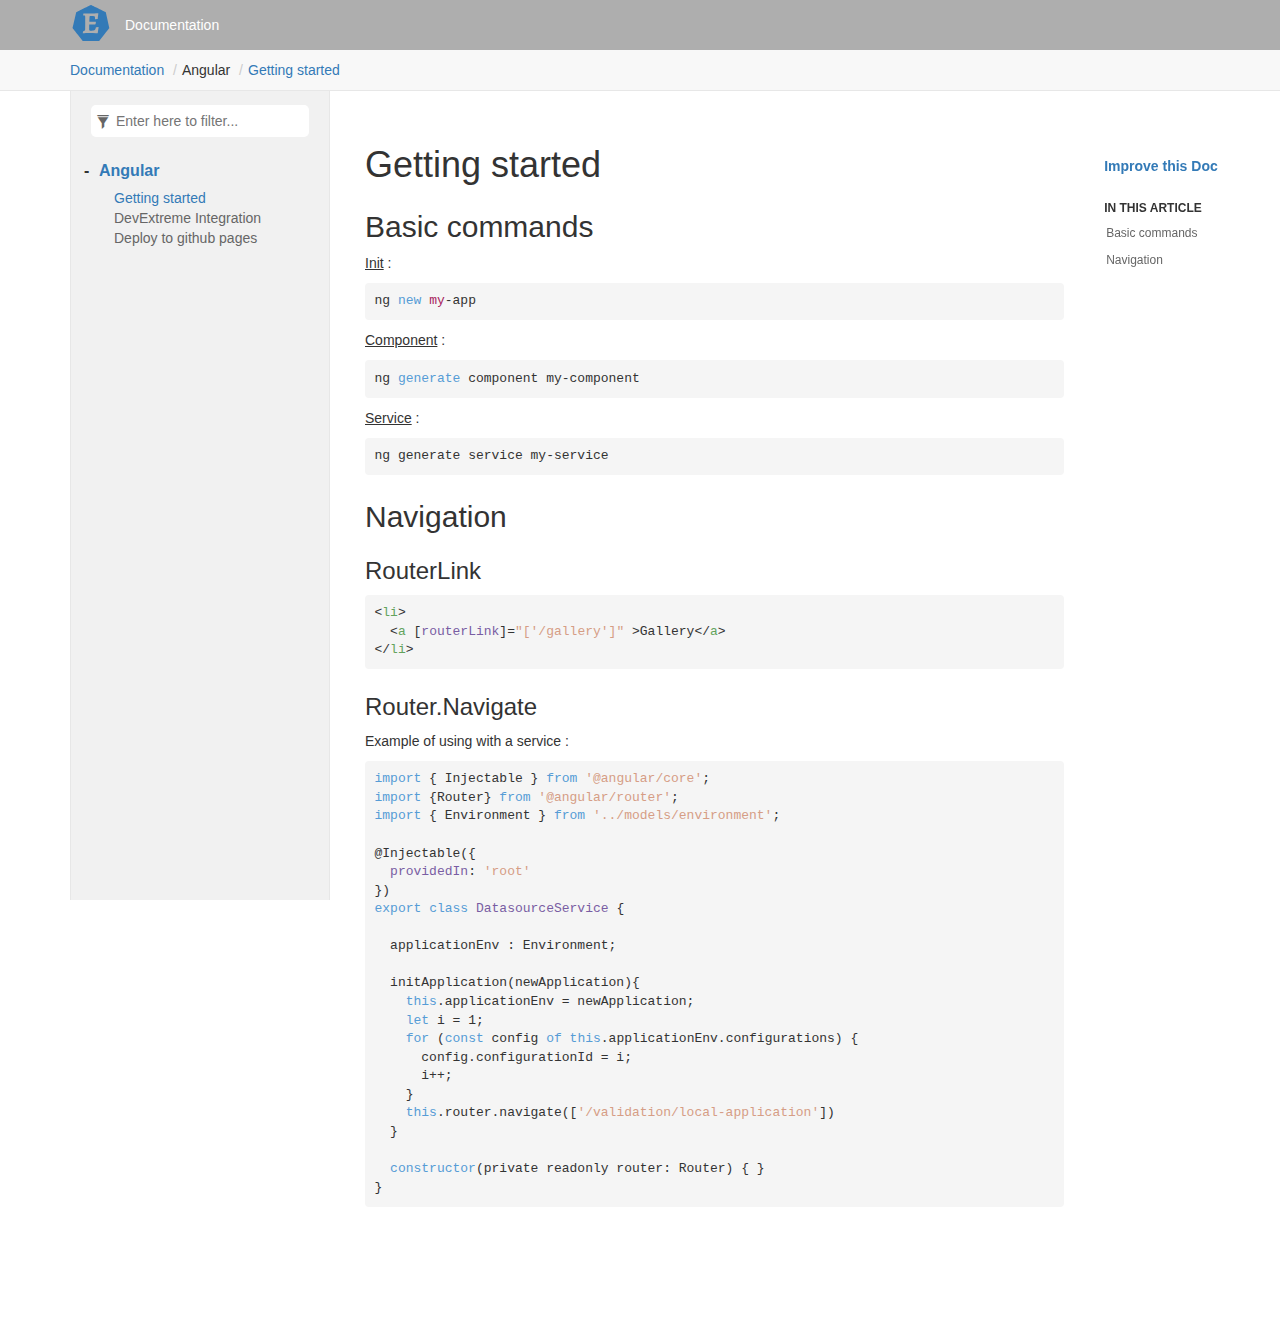
==== docs/documentation/angular-foundation.html @ 107be722 "add documentation structure" ====
﻿<!DOCTYPE html>
<!--[if IE]><![endif]-->
<html>
  
  <head>
    <meta charset="utf-8">
    <meta http-equiv="X-UA-Compatible" content="IE=edge,chrome=1">
    <title>Getting started | E Vdc Documentation </title>
    <meta name="viewport" content="width=device-width">
    <meta name="title" content="Getting started | E Vdc Documentation ">
    <meta name="generator" content="docfx 2.58.0.0">
    
    <link rel="shortcut icon" href="..//images/E.svg">
    <link rel="stylesheet" href="../styles/docfx.vendor.css">
    <link rel="stylesheet" href="../styles/docfx.css">
    <link rel="stylesheet" href="../styles/main.css">
    <meta property="docfx:navrel" content="../toc.html">
    <meta property="docfx:tocrel" content="toc.html">
    
    
    <meta property="docfx:newtab" content="true">
  </head>
  <body data-spy="scroll" data-target="#affix" data-offset="120">
    <div id="wrapper">
      <header>
        
        <nav id="autocollapse" class="navbar navbar-inverse ng-scope" role="navigation">
          <div class="container">
            <div class="navbar-header">
              <button type="button" class="navbar-toggle" data-toggle="collapse" data-target="#navbar">
                <span class="sr-only">Toggle navigation</span>
                <span class="icon-bar"></span>
                <span class="icon-bar"></span>
                <span class="icon-bar"></span>
              </button>
              
              <a class="navbar-brand" href="../index.html">
                <img id="logo" class="svg" src="../logo.svg" alt="">
              </a>
            </div>
            <div class="collapse navbar-collapse" id="navbar">
              <form class="navbar-form navbar-right" role="search" id="search">
                <div class="form-group">
                  <input type="text" class="form-control" id="search-query" placeholder="Search" autocomplete="off">
                </div>
              </form>
            </div>
          </div>
        </nav>
        
        <div class="subnav navbar navbar-default">
          <div class="container hide-when-search" id="breadcrumb">
            <ul class="breadcrumb">
              <li></li>
            </ul>
          </div>
        </div>
      </header>
      <div role="main" class="container body-content hide-when-search">
        
        <div class="sidenav hide-when-search">
          <a class="btn toc-toggle collapse" data-toggle="collapse" href="#sidetoggle" aria-expanded="false" aria-controls="sidetoggle">Show / Hide Table of Contents</a>
          <div class="sidetoggle collapse" id="sidetoggle">
            <div id="sidetoc"></div>
          </div>
        </div>
        <div class="article row grid-right">
          <div class="col-md-10">
            <article class="content wrap" id="_content" data-uid="">
<h1 id="getting-started">Getting started</h1>

<h2 id="basic-commands">Basic commands</h2>
<p><u>Init</u> :</p>
<pre><code>ng new my-app
</code></pre><p><u>Component</u> :</p>
<pre><code>ng generate component my-component
</code></pre><p><u>Service</u> :</p>
<pre><code>ng generate service my-service
</code></pre><h2 id="navigation">Navigation</h2>
<h3 id="routerlink">RouterLink</h3>
<pre><code class="lang-html">&lt;li&gt;
  &lt;a [routerLink]=&quot;[&#39;/gallery&#39;]&quot; &gt;Gallery&lt;/a&gt;
&lt;/li&gt;
</code></pre><h3 id="routernavigate">Router.Navigate</h3>
<p>Example of using with a service :</p>
<pre><code class="lang-javascript">import { Injectable } from &#39;@angular/core&#39;;
import {Router} from &#39;@angular/router&#39;;
import { Environment } from &#39;../models/environment&#39;;

@Injectable({
  providedIn: &#39;root&#39;
})
export class DatasourceService {

  applicationEnv : Environment;

  initApplication(newApplication){
    this.applicationEnv = newApplication;
    let i = 1;
    for (const config of this.applicationEnv.configurations) {
      config.configurationId = i;
      i++;
    }
    this.router.navigate([&#39;/validation/local-application&#39;])
  }

  constructor(private readonly router: Router) { }
}
</code></pre></article>
          </div>
          
          <div class="hidden-sm col-md-2" role="complementary">
            <div class="sideaffix">
              <div class="contribution">
                <ul class="nav">
                  <li>
                    <a href="https://github.com/emmavdc/e-vdc-documentation/blob/main/EVdcDocumentation/EVdcDocumentation/documentation/angular-foundation.md/#L1" class="contribution-link">Improve this Doc</a>
                  </li>
                </ul>
              </div>
              <nav class="bs-docs-sidebar hidden-print hidden-xs hidden-sm affix" id="affix">
                <h5>In This Article</h5>
                <div></div>
              </nav>
            </div>
          </div>
        </div>
      </div>
      
      <footer>
        <div class="grad-bottom"></div>
        <div class="footer">
          <div class="container">
            <span class="pull-right">
              <a href="#top">Back to top</a>
            </span>
            Copyright © 2021 Vandecasteele Emma
            
          </div>
        </div>
      </footer>
    </div>
    
    <script type="text/javascript" src="../styles/docfx.vendor.js"></script>
    <script type="text/javascript" src="../styles/docfx.js"></script>
    <script type="text/javascript" src="../styles/main.js"></script>
  </body>
</html>
---- docs/styles/docfx.css ----
/* Copyright (c) Microsoft Corporation. All Rights Reserved. Licensed under the MIT License. See License.txt in the project root for license information. */
html,
body {
  font-family: 'Segoe UI', Tahoma, Helvetica, sans-serif;
  height: 100%;
}
button,
a {
  color: #337ab7;
  cursor: pointer;
}
button:hover,
button:focus,
a:hover,
a:focus {
  color: #23527c;
  text-decoration: none;
}
a.disable,
a.disable:hover {
  text-decoration: none;
  cursor: default;
  color: #000000;
}

h1, h2, h3, h4, h5, h6, .text-break {
    word-wrap: break-word;
    word-break: break-word;
}

h1 mark,
h2 mark,
h3 mark,
h4 mark,
h5 mark,
h6 mark {
  padding: 0;
}

.inheritance .level0:before,
.inheritance .level1:before,
.inheritance .level2:before,
.inheritance .level3:before,
.inheritance .level4:before,
.inheritance .level5:before,
.inheritance .level6:before,
.inheritance .level7:before,
.inheritance .level8:before,
.inheritance .level9:before {
    content: '↳';
    margin-right: 5px;
}

.inheritance .level0 {
    margin-left: 0em;
}

.inheritance .level1 {
    margin-left: 1em;
}

.inheritance .level2 {
    margin-left: 2em;
}

.inheritance .level3 {
    margin-left: 3em;
}

.inheritance .level4 {
    margin-left: 4em;
}

.inheritance .level5 {
    margin-left: 5em;
}

.inheritance .level6 {
    margin-left: 6em;
}

.inheritance .level7 {
    margin-left: 7em;
}

.inheritance .level8 {
    margin-left: 8em;
}

.inheritance .level9 {
    margin-left: 9em;
}

.level0.summary {
  margin: 2em 0 2em 0;
}

.level1.summary {
  margin: 1em 0 1em 0;
}

span.parametername,
span.paramref,
span.typeparamref {
    font-style: italic;
}
span.languagekeyword{
    font-weight: bold;
}

svg:hover path {
    fill: #ffffff;
}

.hljs {
  display: inline;
  background-color: inherit;
  padding: 0;
}
/* additional spacing fixes */
.btn + .btn {
  margin-left: 10px;
}
.btn.pull-right {
  margin-left: 10px;
  margin-top: 5px;
}
.table {
  margin-bottom: 10px;
}
table p {
  margin-bottom: 0;
}
table a {
  display: inline-block;
}

/* Make hidden attribute compatible with old browser.*/
[hidden] {
  display: none !important;
}

h1,
.h1,
h2,
.h2,
h3,
.h3 {
  margin-top: 15px;
  margin-bottom: 10px;
  font-weight: 400;
}
h4,
.h4,
h5,
.h5,
h6,
.h6 {
  margin-top: 10px;
  margin-bottom: 5px;
}
.navbar {
  margin-bottom: 0;
}
#wrapper {
  min-height: 100%;
  position: relative;
}
/* blends header footer and content together with gradient effect */
.grad-top {
  /* For Safari 5.1 to 6.0 */
  /* For Opera 11.1 to 12.0 */
  /* For Firefox 3.6 to 15 */
  background: linear-gradient(rgba(0, 0, 0, 0.05), rgba(0, 0, 0, 0));
  /* Standard syntax */
  height: 5px;
}
.grad-bottom {
  /* For Safari 5.1 to 6.0 */
  /* For Opera 11.1 to 12.0 */
  /* For Firefox 3.6 to 15 */
  background: linear-gradient(rgba(0, 0, 0, 0), rgba(0, 0, 0, 0.05));
  /* Standard syntax */
  height: 5px;
}
.divider {
  margin: 0 5px;
  color: #cccccc;
}
hr {
  border-color: #cccccc;
}
header {
  position: fixed;
  top: 0;
  left: 0;
  right: 0;
  z-index: 1000;
}
header .navbar {
  border-width: 0 0 1px;
  border-radius: 0;
}
.navbar-brand {
  font-size: inherit;
  padding: 0;
}
.navbar-collapse {
  margin: 0 -15px;
}
.subnav {
  min-height: 40px;
}

.inheritance h5, .inheritedMembers h5{
  padding-bottom: 5px;
  border-bottom: 1px solid #ccc;
}

article h1, article h2, article h3, article h4{
  margin-top: 25px;
}

article h4{
  border: 0;
  font-weight: bold;
  margin-top: 2em;
}

article span.small.pull-right{
  margin-top: 20px;
}

article section {
  margin-left: 1em;
}

/*.expand-all {
  padding: 10px 0;
}*/
.breadcrumb {
  margin: 0;
  padding: 10px 0;
  background-color: inherit;
  white-space: nowrap;
}
.breadcrumb > li + li:before {
  content: "\00a0/";
}
#autocollapse.collapsed .navbar-header {
  float: none;
}
#autocollapse.collapsed .navbar-toggle {
  display: block;
}
#autocollapse.collapsed .navbar-collapse {
  border-top: 1px solid transparent;
  box-shadow: inset 0 1px 0 rgba(255, 255, 255, 0.1);
}
#autocollapse.collapsed .navbar-collapse.collapse {
  display: none !important;
}
#autocollapse.collapsed .navbar-nav {
  float: none !important;
  margin: 7.5px -15px;
}
#autocollapse.collapsed .navbar-nav > li {
  float: none;
}
#autocollapse.collapsed .navbar-nav > li > a {
  padding-top: 10px;
  padding-bottom: 10px;
}
#autocollapse.collapsed .collapse.in,
#autocollapse.collapsed .collapsing {
  display: block !important;
}
#autocollapse.collapsed .collapse.in .navbar-right,
#autocollapse.collapsed .collapsing .navbar-right {
  float: none !important;
}
#autocollapse .form-group {
  width: 100%;
}
#autocollapse .form-control {
  width: 100%;
}
#autocollapse .navbar-header {
  margin-left: 0;
  margin-right: 0;
}
#autocollapse .navbar-brand {
  margin-left: 0;
}
.collapse.in,
.collapsing {
  text-align: center;
}
.collapsing .navbar-form {
  margin: 0 auto;
  max-width: 400px;
  padding: 10px 15px;
  box-shadow: inset 0 1px 0 rgba(255, 255, 255, 0.1), 0 1px 0 rgba(255, 255, 255, 0.1);
}
.collapsed .collapse.in .navbar-form {
  margin: 0 auto;
  max-width: 400px;
  padding: 10px 15px;
  box-shadow: inset 0 1px 0 rgba(255, 255, 255, 0.1), 0 1px 0 rgba(255, 255, 255, 0.1);
}
.navbar .navbar-nav {
  display: inline-block;
}
.docs-search {
  background: white;
  vertical-align: middle;
}
.docs-search > .search-query {
  font-size: 14px;
  border: 0;
  width: 120%;
  color: #555;
}
.docs-search > .search-query:focus {
  outline: 0;
}
.search-results-frame {
  clear: both;
  display: table;
  width: 100%;
}
.search-results.ng-hide {
  display: none;
}
.search-results-container {
  padding-bottom: 1em;
  border-top: 1px solid #111;
  background: rgba(25, 25, 25, 0.5);
}
.search-results-container .search-results-group {
  padding-top: 50px !important;
  padding: 10px;
}
.search-results-group-heading {
  font-family: "Open Sans";
  padding-left: 10px;
  color: white;
}
.search-close {
  position: absolute;
  left: 50%;
  margin-left: -100px;
  color: white;
  text-align: center;
  padding: 5px;
  background: #333;
  border-top-right-radius: 5px;
  border-top-left-radius: 5px;
  width: 200px;
  box-shadow: 0 0 10px #111;
}
#search {
  display: none;
}

/* Search results display*/
#search-results {
  max-width: 960px !important;
  margin-top: 120px;
  margin-bottom: 115px;
  margin-left: auto;
  margin-right: auto;
  line-height: 1.8;
  display: none;
}

#search-results>.search-list {
  text-align: center;
  font-size: 2.5rem;
  margin-bottom: 50px;
}

#search-results p {
  text-align: center;
}

#search-results p .index-loading {
  animation: index-loading 1.5s infinite linear;
  -webkit-animation: index-loading 1.5s infinite linear;
  -o-animation: index-loading 1.5s infinite linear;
  font-size: 2.5rem;
}

@keyframes index-loading {
    from { transform: scale(1) rotate(0deg);}
    to { transform: scale(1) rotate(360deg);}
}

@-webkit-keyframes index-loading {
    from { -webkit-transform: rotate(0deg);}
    to { -webkit-transform: rotate(360deg);}
}

@-o-keyframes index-loading {
    from { -o-transform: rotate(0deg);}
    to { -o-transform: rotate(360deg);}
}

#search-results .sr-items {
  font-size: 24px;
}

.sr-item {
  margin-bottom: 25px;
}

.sr-item>.item-href {
  font-size: 14px;
  color: #093;
}

.sr-item>.item-brief {
  font-size: 13px;
}

.pagination>li>a {
  color: #47A7A0
}

.pagination>.active>a {
  background-color: #47A7A0;
  border-color: #47A7A0;
}

.fixed_header {
  position: fixed;
  width: 100%;
  padding-bottom: 10px;
  padding-top: 10px;
  margin: 0px;
  top: 0;
  z-index: 9999;
  left: 0;
}

.fixed_header+.toc{
  margin-top: 50px;
  margin-left: 0;
}

.sidenav, .fixed_header, .toc  {
  background-color: #f1f1f1;
}

.sidetoc {
  position: fixed;
  width: 260px;
  top: 150px;
  bottom: 0;
  overflow-x: hidden;
  overflow-y: auto;
  background-color: #f1f1f1;
  border-left: 1px solid #e7e7e7;
  border-right: 1px solid #e7e7e7;
  z-index: 1;
}

.sidetoc.shiftup {
  bottom: 70px;
}

body .toc{
  background-color: #f1f1f1;
  overflow-x: hidden;
}

.sidetoggle.ng-hide {
  display: block !important;
}
.sidetoc-expand > .caret {
  margin-left: 0px;
  margin-top: -2px;
}
.sidetoc-expand > .caret-side {
  border-left: 4px solid;
  border-top: 4px solid transparent;
  border-bottom: 4px solid transparent;
  margin-left: 4px;
  margin-top: -4px;
}
.sidetoc-heading {
  font-weight: 500;
}

.toc {
  margin: 0px 0 0 10px;
  padding: 0 10px;
}
.expand-stub {
  position: absolute;
  left: -10px;
}
.toc .nav > li > a.sidetoc-expand {
  position: absolute;
  top: 0;
  left: 0;
}
.toc .nav > li > a {
  color: #666666;
  margin-left: 5px;
  display: block;
  padding: 0;
}
.toc .nav > li > a:hover,
.toc .nav > li > a:focus {
  color: #000000;
  background: none;
  text-decoration: inherit;
}
.toc .nav > li.active > a {
  color: #337ab7;
}
.toc .nav > li.active > a:hover,
.toc .nav > li.active > a:focus {
  color: #23527c;
}

.toc .nav > li> .expand-stub {
  cursor: pointer;
}

.toc .nav > li.active > .expand-stub::before,
.toc .nav > li.in > .expand-stub::before,
.toc .nav > li.in.active > .expand-stub::before,
.toc .nav > li.filtered > .expand-stub::before {
    content: "-";
}

.toc .nav > li > .expand-stub::before,
.toc .nav > li.active > .expand-stub::before {
    content: "+";
}

.toc .nav > li.filtered > ul,
.toc .nav > li.in > ul {
  display: block;
}

.toc .nav > li > ul {
  display: none;
}

.toc ul{
  font-size: 12px;
  margin: 0 0 0 3px;
}

.toc .level1 > li {
  font-weight: bold;
  margin-top: 10px;
  position: relative;
  font-size: 16px;
}
.toc .level2 {
  font-weight: normal;
  margin: 5px 0 0 15px;
  font-size: 14px;
}
.toc-toggle {
  display: none;
  margin: 0 15px 0px 15px;
}
.sidefilter {
  position: fixed;
  top: 90px;
  width: 260px;
  background-color: #f1f1f1;
  padding: 15px;
  border-left: 1px solid #e7e7e7;
  border-right: 1px solid #e7e7e7;
  z-index: 1;
}
.toc-filter {
  border-radius: 5px;
  background: #fff;
  color: #666666;
  padding: 5px;
  position: relative;
  margin: 0 5px 0 5px;
}
.toc-filter > input {
  border: 0;
  color: #666666;
  padding-left: 20px;
  padding-right: 20px;
  width: 100%;
}
.toc-filter > input:focus {
  outline: 0;
}
.toc-filter > .filter-icon {
  position: absolute;
  top: 10px;
  left: 5px;
}
.toc-filter > .clear-icon {
  position: absolute;
  top: 10px;
  right: 5px;
}
.article {
  margin-top: 120px;
  margin-bottom: 115px;
}

#_content>a{
  margin-top: 105px;
}

.article.grid-right {
  margin-left: 280px;
}

.inheritance hr {
  margin-top: 5px;
  margin-bottom: 5px;
}
.article img {
  max-width: 100%;
}
.sideaffix {
  margin-top: 50px;
  font-size: 12px;
  max-height: 100%;
  overflow: hidden;
  top: 100px;
  bottom: 10px;
  position: fixed;
}
.sideaffix.shiftup {
  bottom: 70px;
}
.affix {
  position: relative;
  height: 100%;
}
.sideaffix > div.contribution {
  margin-bottom: 20px;
}
.sideaffix > div.contribution > ul > li > a.contribution-link {
  padding: 6px 10px;
  font-weight: bold;
  font-size: 14px;
}
.sideaffix > div.contribution > ul > li > a.contribution-link:hover {
  background-color: #ffffff;
}
.sideaffix ul.nav > li > a:focus {
  background: none;
}
.affix h5 {
  font-weight: bold;
  text-transform: uppercase;
  padding-left: 10px;
  font-size: 12px;
}
.affix > ul.level1 {
  overflow: hidden;
  padding-bottom: 10px;
  height: calc(100% - 100px);
}
.affix ul > li > a:before {
  color: #cccccc;
  position: absolute;
}
.affix ul > li > a:hover {
  background: none;
  color: #666666;
}
.affix ul > li.active > a,
.affix ul > li.active > a:before {
  color: #337ab7;
}
.affix ul > li > a {
  padding: 5px 12px;
  color: #666666;
}
.affix > ul > li.active:last-child {
  margin-bottom: 50px;
}
.affix > ul > li > a:before {
  content: "|";
  font-size: 16px;
  top: 1px;
  left: 0;
}
.affix > ul > li.active > a,
.affix > ul > li.active > a:before {
  color: #337ab7;
  font-weight: bold;
}
.affix ul ul > li > a {
  padding: 2px 15px;
}
.affix ul ul > li > a:before {
  content: ">";
  font-size: 14px;
  top: -1px;
  left: 5px;
}
.affix ul > li > a:before,
.affix ul ul {
  display: none;
}
.affix ul > li.active > ul,
.affix ul > li.active > a:before,
.affix ul > li > a:hover:before {
  display: block;
  white-space: nowrap;
}
.codewrapper {
  position: relative;
}
.trydiv {
  height: 0px;
}
.tryspan {
  position: absolute;
  top: 0px;
  right: 0px;
  border-style: solid;
  border-radius: 0px 4px;
  box-sizing: border-box;
  border-width: 1px;
  border-color: #cccccc;
  text-align: center;
  padding: 2px 8px;
  background-color: white;
  font-size: 12px;
  cursor: pointer;
  z-index: 100;
  display: none;
  color: #767676;
}
.tryspan:hover {
  background-color: #3b8bd0;
  color: white;
  border-color: #3b8bd0;
}
.codewrapper:hover .tryspan {
  display: block;
}
.sample-response .response-content{
  max-height: 200px;
}
footer {
  position: absolute;
  left: 0;
  right: 0;
  bottom: 0;
  z-index: 1000;
}
.footer {
  border-top: 1px solid #e7e7e7;
  background-color: #f8f8f8;
  padding: 15px 0;
}
@media (min-width: 768px) {
  #sidetoggle.collapse {
    display: block;
  }
  .topnav .navbar-nav {
    float: none;
    white-space: nowrap;
  }
  .topnav .navbar-nav > li {
    float: none;
    display: inline-block;
  }
}
@media only screen and (max-width: 768px) {
  #mobile-indicator {
    display: block;
  }
  /* TOC display for responsive */
  .article {
    margin-top: 30px !important;
  }
  header {
    position: static;
  }
  .topnav {
    text-align: center;
  }
  .sidenav {
    padding: 15px 0;
    margin-left: -15px;
    margin-right: -15px;
  }
  .sidefilter {
    position: static;
    width: auto;
    float: none;
    border: none;
  }
  .sidetoc {
    position: static;
    width: auto;
    float: none;
    padding-bottom: 0px;
    border: none;
  }
  .toc .nav > li, .toc .nav > li >a {
    display: inline-block;
  }
  .toc li:after {
    margin-left: -3px;
    margin-right: 5px;
    content: ", ";
    color: #666666;
  }
  .toc .level1 > li {
    display: block;
  }
  
  .toc .level1 > li:after {
    display: none;
  }
  .article.grid-right {
    margin-left: 0;
  }
  .grad-top,
  .grad-bottom {
    display: none;
  }
  .toc-toggle {
    display: block;
  }
  .sidetoggle.ng-hide {
    display: none !important;
  }
  /*.expand-all {
    display: none;
  }*/
  .sideaffix {
    display: none;
  }
  .mobile-hide {
    display: none;
  }
  .breadcrumb {
    white-space: inherit;
  }

  /* workaround for #hashtag url is no longer needed*/
  h1:before,
  h2:before,
  h3:before,
  h4:before {
      content: '';
      display: none;
  }
}

/* For toc iframe */
@media (max-width: 260px) {
  .toc .level2 > li {
    display: block;
  }

  .toc .level2 > li:after {
    display: none;
  }
}

/* Code snippet */
code {
  color: #717374;
  background-color: #f1f2f3;
}

a code {
  color: #337ab7;
  background-color: #f1f2f3;
}

a code:hover {
  text-decoration: underline;
}

.hljs-keyword {
  color: rgb(86,156,214);
}

.hljs-string {
  color: rgb(214, 157, 133);
}

pre {
  border: 0;
}

/* For code snippet line highlight */
pre > code .line-highlight {
  background-color: #ffffcc;
}

/* Alerts */
.alert h5 {
    text-transform: uppercase;
    font-weight: bold;
    margin-top: 0;
}

.alert h5:before {
    position:relative;
    top:1px;
    display:inline-block;
    font-family:'Glyphicons Halflings';
    line-height:1;
    -webkit-font-smoothing:antialiased;
    -moz-osx-font-smoothing:grayscale;
    margin-right: 5px;
    font-weight: normal;
}

.alert-info h5:before {
    content:"\e086"
}

.alert-warning h5:before {
    content:"\e127"
}

.alert-danger h5:before {
    content:"\e107"
}

/* For Embedded Video */
div.embeddedvideo {
    padding-top: 56.25%;
    position: relative;
    width: 100%;
}

div.embeddedvideo iframe {
    position: absolute;
    top: 0;
    left: 0;
    right: 0;
    bottom: 0;
    width: 100%;
    height: 100%;
}

/* For printer */
@media print{
  .article.grid-right {
    margin-top: 0px;
    margin-left: 0px;
  }
  .sideaffix {
    display: none;
  }
  .mobile-hide {
    display: none;
  }
  .footer {
    display: none;
  }
}

/* For tabbed content */

.tabGroup {
  margin-top: 1rem; }
  .tabGroup ul[role="tablist"] {
    margin: 0;
    padding: 0;
    list-style: none; }
    .tabGroup ul[role="tablist"] > li {
      list-style: none;
      display: inline-block; }
  .tabGroup a[role="tab"] {
    color: #6e6e6e;
    box-sizing: border-box;
    display: inline-block;
    padding: 5px 7.5px;
    text-decoration: none;
    border-bottom: 2px solid #fff; }
    .tabGroup a[role="tab"]:hover, .tabGroup a[role="tab"]:focus, .tabGroup a[role="tab"][aria-selected="true"] {
      border-bottom: 2px solid #0050C5; }
    .tabGroup a[role="tab"][aria-selected="true"] {
      color: #222; }
    .tabGroup a[role="tab"]:hover, .tabGroup a[role="tab"]:focus {
      color: #0050C5; }
    .tabGroup a[role="tab"]:focus {
      outline: 1px solid #0050C5;
      outline-offset: -1px; }
  @media (min-width: 768px) {
    .tabGroup a[role="tab"] {
      padding: 5px 15px; } }
  .tabGroup section[role="tabpanel"] {
    border: 1px solid #e0e0e0;
    padding: 15px;
    margin: 0;
    overflow: hidden; }
    .tabGroup section[role="tabpanel"] > .codeHeader,
    .tabGroup section[role="tabpanel"] > pre {
      margin-left: -16px;
      margin-right: -16px; }
    .tabGroup section[role="tabpanel"] > :first-child {
      margin-top: 0; }
    .tabGroup section[role="tabpanel"] > pre:last-child {
      display: block;
      margin-bottom: -16px; }

.mainContainer[dir='rtl'] main ul[role="tablist"] {
  margin: 0; }

/* Color theme */

/* These are not important, tune down **/
.decalaration, .fieldValue, .parameters, .returns {
  color: #a2a2a2;
}

/* Major sections, increase visibility **/
#fields, #properties, #methods, #events {
    font-weight: bold;
    margin-top: 2em;
}
---- docs/styles/main.css ----
#autocollapse {
	background-color: #aeaeae;
	
	border-bottom: 1px;
}

#autocollapse a{
	color: #6b6b6b;
}

 div#navbar a.active{
	color: white;
	background-color: #aeaeae;
}
#e-vdc-documentation{
	color: #337ab7;
}
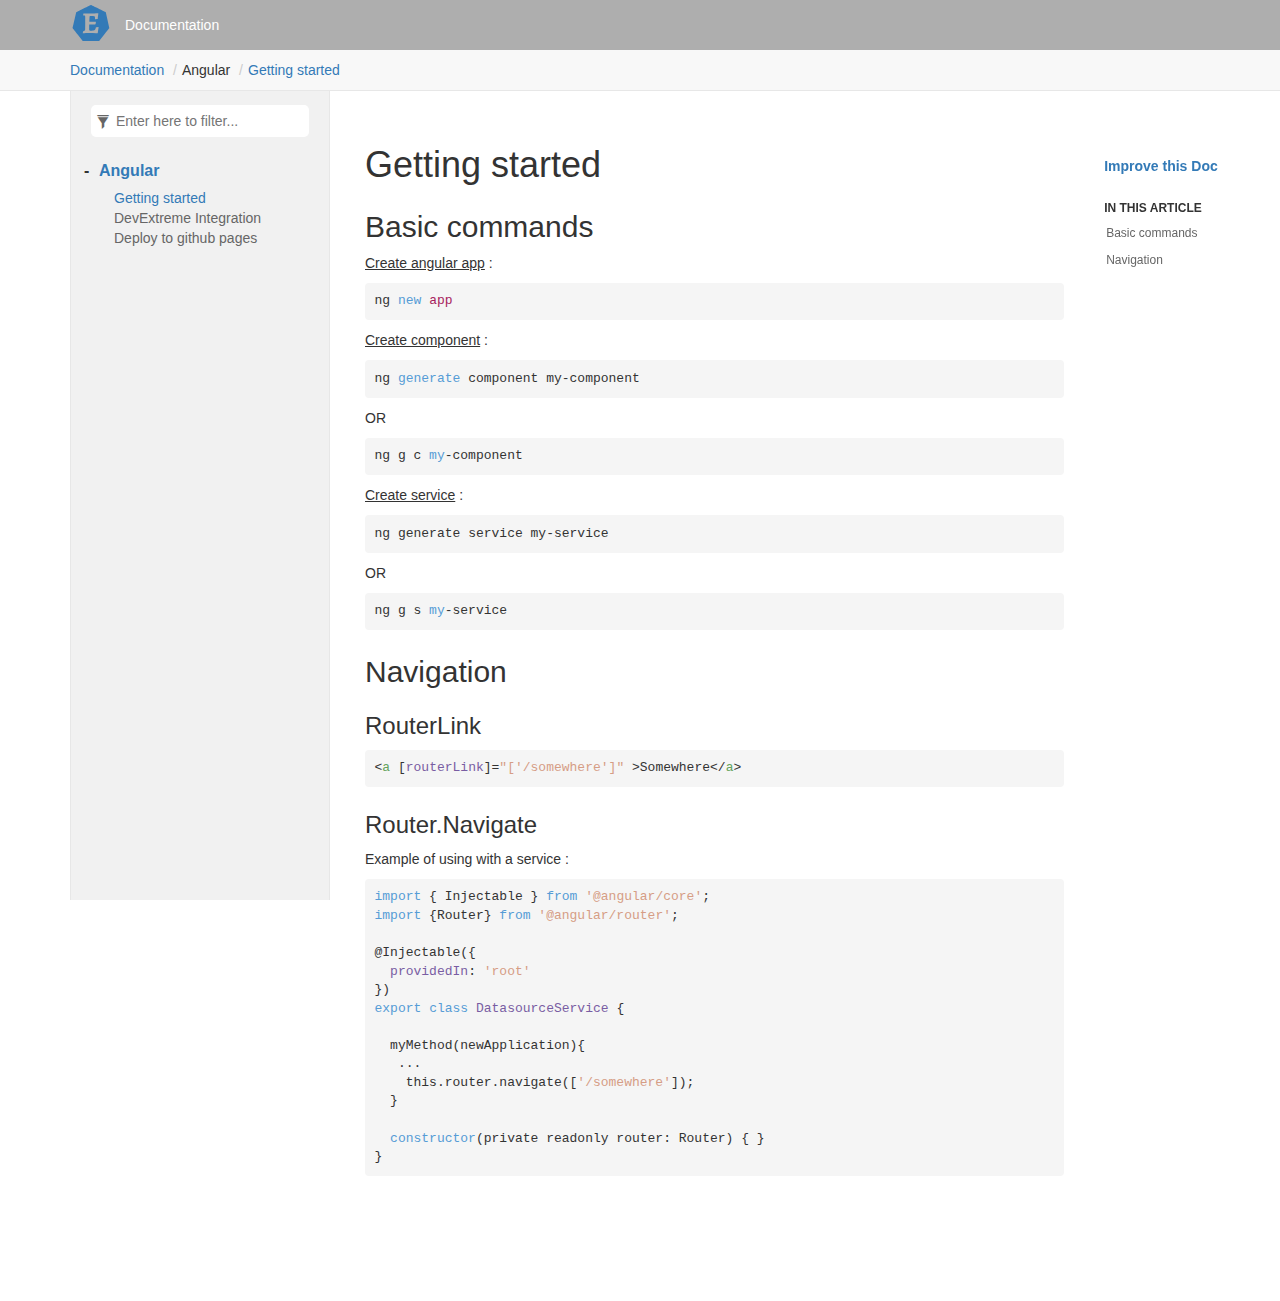
==== commit 8d2547e0: "update angular-foundation.md + README" ====
--- a/docs/documentation/angular-foundation.html
+++ b/docs/documentation/angular-foundation.html
@@ -70,38 +70,32 @@
 <h1 id="getting-started">Getting started</h1>
 
 <h2 id="basic-commands">Basic commands</h2>
-<p><u>Init</u> :</p>
-<pre><code>ng new my-app
-</code></pre><p><u>Component</u> :</p>
+<p><u>Create angular app</u> :</p>
+<pre><code>ng new app
+</code></pre><p><u>Create component</u> :</p>
 <pre><code>ng generate component my-component
-</code></pre><p><u>Service</u> :</p>
+</code></pre><p>OR</p>
+<pre><code>ng g c my-component
+</code></pre><p><u>Create service</u> :</p>
 <pre><code>ng generate service my-service
+</code></pre><p>OR</p>
+<pre><code>ng g s my-service
 </code></pre><h2 id="navigation">Navigation</h2>
 <h3 id="routerlink">RouterLink</h3>
-<pre><code class="lang-html">&lt;li&gt;
-  &lt;a [routerLink]=&quot;[&#39;/gallery&#39;]&quot; &gt;Gallery&lt;/a&gt;
-&lt;/li&gt;
+<pre><code class="lang-html">&lt;a [routerLink]=&quot;[&#39;/somewhere&#39;]&quot; &gt;Somewhere&lt;/a&gt;
 </code></pre><h3 id="routernavigate">Router.Navigate</h3>
 <p>Example of using with a service :</p>
 <pre><code class="lang-javascript">import { Injectable } from &#39;@angular/core&#39;;
 import {Router} from &#39;@angular/router&#39;;
-import { Environment } from &#39;../models/environment&#39;;
 
 @Injectable({
   providedIn: &#39;root&#39;
 })
 export class DatasourceService {
 
-  applicationEnv : Environment;
-
-  initApplication(newApplication){
-    this.applicationEnv = newApplication;
-    let i = 1;
-    for (const config of this.applicationEnv.configurations) {
-      config.configurationId = i;
-      i++;
-    }
-    this.router.navigate([&#39;/validation/local-application&#39;])
+  myMethod(newApplication){  
+   ...
+    this.router.navigate([&#39;/somewhere&#39;]);
   }
 
   constructor(private readonly router: Router) { }
